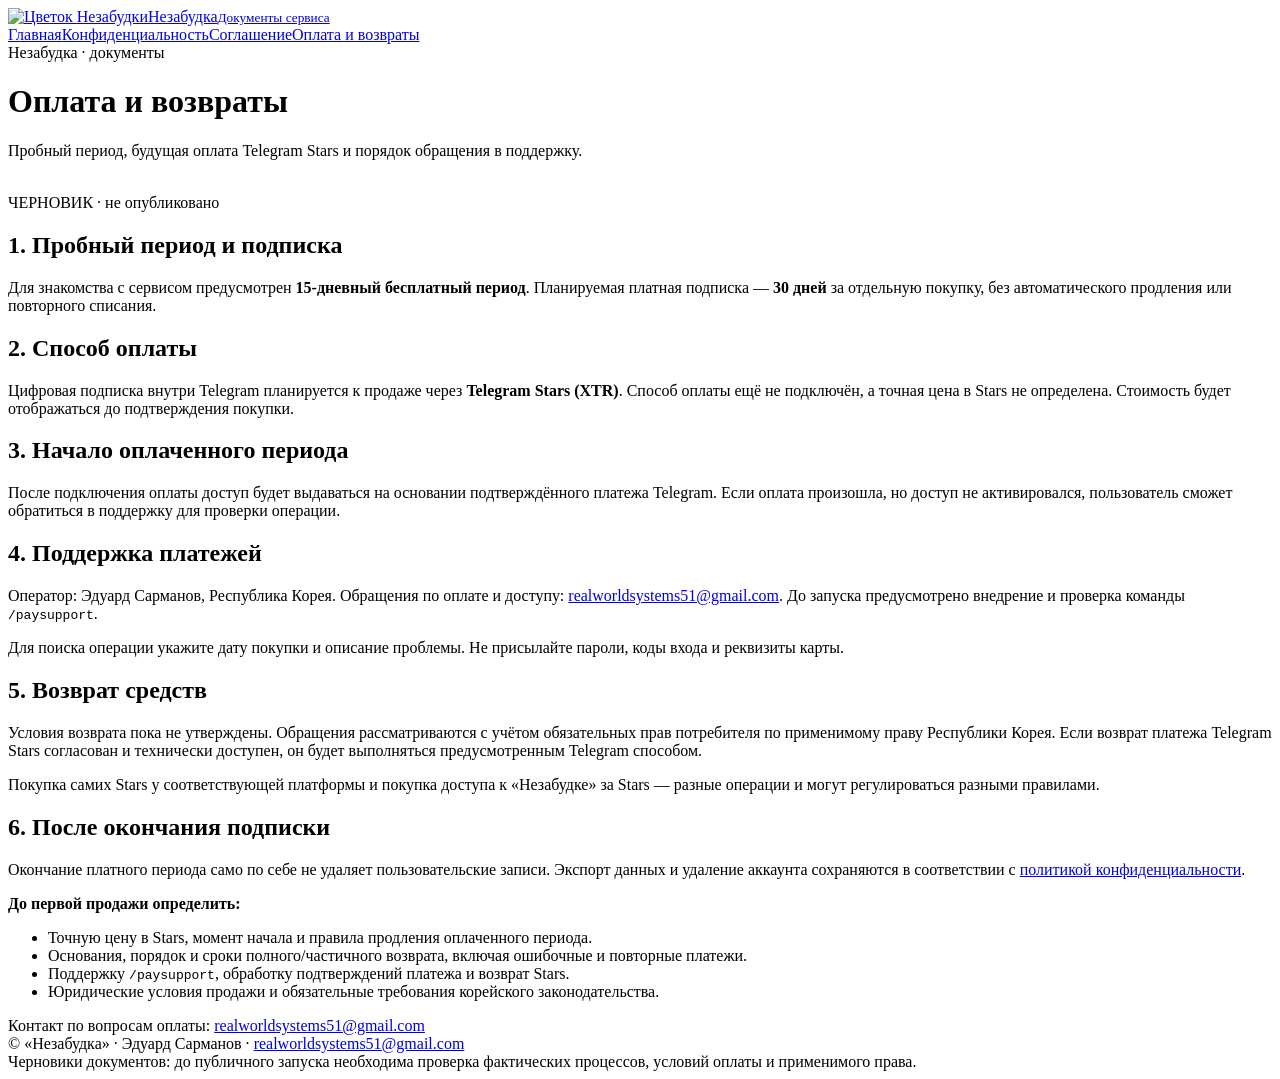
==== payments.html @ 099832e6 "docs: add payment draft" ====
<!doctype html>
<html lang="ru">
<head>
<meta charset="utf-8"><meta name="viewport" content="width=device-width,initial-scale=1">
<meta name="robots" content="noindex,nofollow"><meta name="description" content="Проекты документов сервиса Незабудка. До публикации требуется юридическое согласование.">
<title>Оплата и возвраты — Незабудка (черновик)</title>
<link rel="stylesheet" href="style.css">
</head>
<body>
<header class="top"><div class="wrap"><a class="brand" href="index.html"><img src="assets/nezabudka-logo.png" alt="Цветок Незабудки" width="42" height="42"><span class="brandname">Незабудка<small>Документы сервиса</small></span></a><nav class="nav" aria-label="Разделы"><a href="index.html">Главная</a><a href="privacy.html">Конфиденциальность</a><a href="terms.html">Соглашение</a><a href="payments.html" class="active" aria-current="page">Оплата и возвраты</a></nav></div></header>
<div class="hero"><div class="wrap"><div class="eyebrow">Незабудка · документы</div><h1>Оплата и возвраты</h1><p>Пробный период, будущая оплата Telegram Stars и порядок обращения в поддержку.</p><img class="hero-flower" src="assets/nezabudka-logo.png" alt="" aria-hidden="true"></div></div>
<main class="main wrap legal-page"><div class="badge">ЧЕРНОВИК · не опубликовано</div><section class="panel legal"><h2>1. Пробный период и подписка</h2><p>Для знакомства с сервисом предусмотрен <strong>15-дневный бесплатный период</strong>. Планируемая платная подписка — <strong>30 дней</strong> за отдельную покупку, без автоматического продления или повторного списания.</p><h2>2. Способ оплаты</h2><p>Цифровая подписка внутри Telegram планируется к продаже через <strong>Telegram Stars (XTR)</strong>. Способ оплаты ещё не подключён, а точная цена в Stars не определена. Стоимость будет отображаться до подтверждения покупки.</p><h2>3. Начало оплаченного периода</h2><p>После подключения оплаты доступ будет выдаваться на основании подтверждённого платежа Telegram. Если оплата произошла, но доступ не активировался, пользователь сможет обратиться в поддержку для проверки операции.</p><h2>4. Поддержка платежей</h2><p>Оператор: Эдуард Сарманов, Республика Корея. Обращения по оплате и доступу: <a href="mailto:realworldsystems51@gmail.com">realworldsystems51@gmail.com</a>. До запуска предусмотрено внедрение и проверка команды <code>/paysupport</code>.</p><p>Для поиска операции укажите дату покупки и описание проблемы. Не присылайте пароли, коды входа и реквизиты карты.</p><h2>5. Возврат средств</h2><p>Условия возврата пока не утверждены. Обращения рассматриваются с учётом обязательных прав потребителя по применимому праву Республики Корея. Если возврат платежа Telegram Stars согласован и технически доступен, он будет выполняться предусмотренным Telegram способом.</p><p>Покупка самих Stars у соответствующей платформы и покупка доступа к «Незабудке» за Stars — разные операции и могут регулироваться разными правилами.</p><h2>6. После окончания подписки</h2><p>Окончание платного периода само по себе не удаляет пользовательские записи. Экспорт данных и удаление аккаунта сохраняются в соответствии с <a href="privacy.html">политикой конфиденциальности</a>.</p><div class="status-card"><strong>До первой продажи определить:</strong><ul><li>Точную цену в Stars, момент начала и правила продления оплаченного периода.</li><li>Основания, порядок и сроки полного/частичного возврата, включая ошибочные и повторные платежи.</li><li>Поддержку <code>/paysupport</code>, обработку подтверждений платежа и возврат Stars.</li><li>Юридические условия продажи и обязательные требования корейского законодательства.</li></ul></div><div class="read-next">Контакт по вопросам оплаты: <a href="mailto:realworldsystems51@gmail.com">realworldsystems51@gmail.com</a></div></section></main>
<footer class="foot"><div class="wrap">© «Незабудка» · Эдуард Сарманов · <a href="mailto:realworldsystems51@gmail.com">realworldsystems51@gmail.com</a><br>Черновики документов: до публичного запуска необходима проверка фактических процессов, условий оплаты и применимого права.</div></footer>
</body></html>
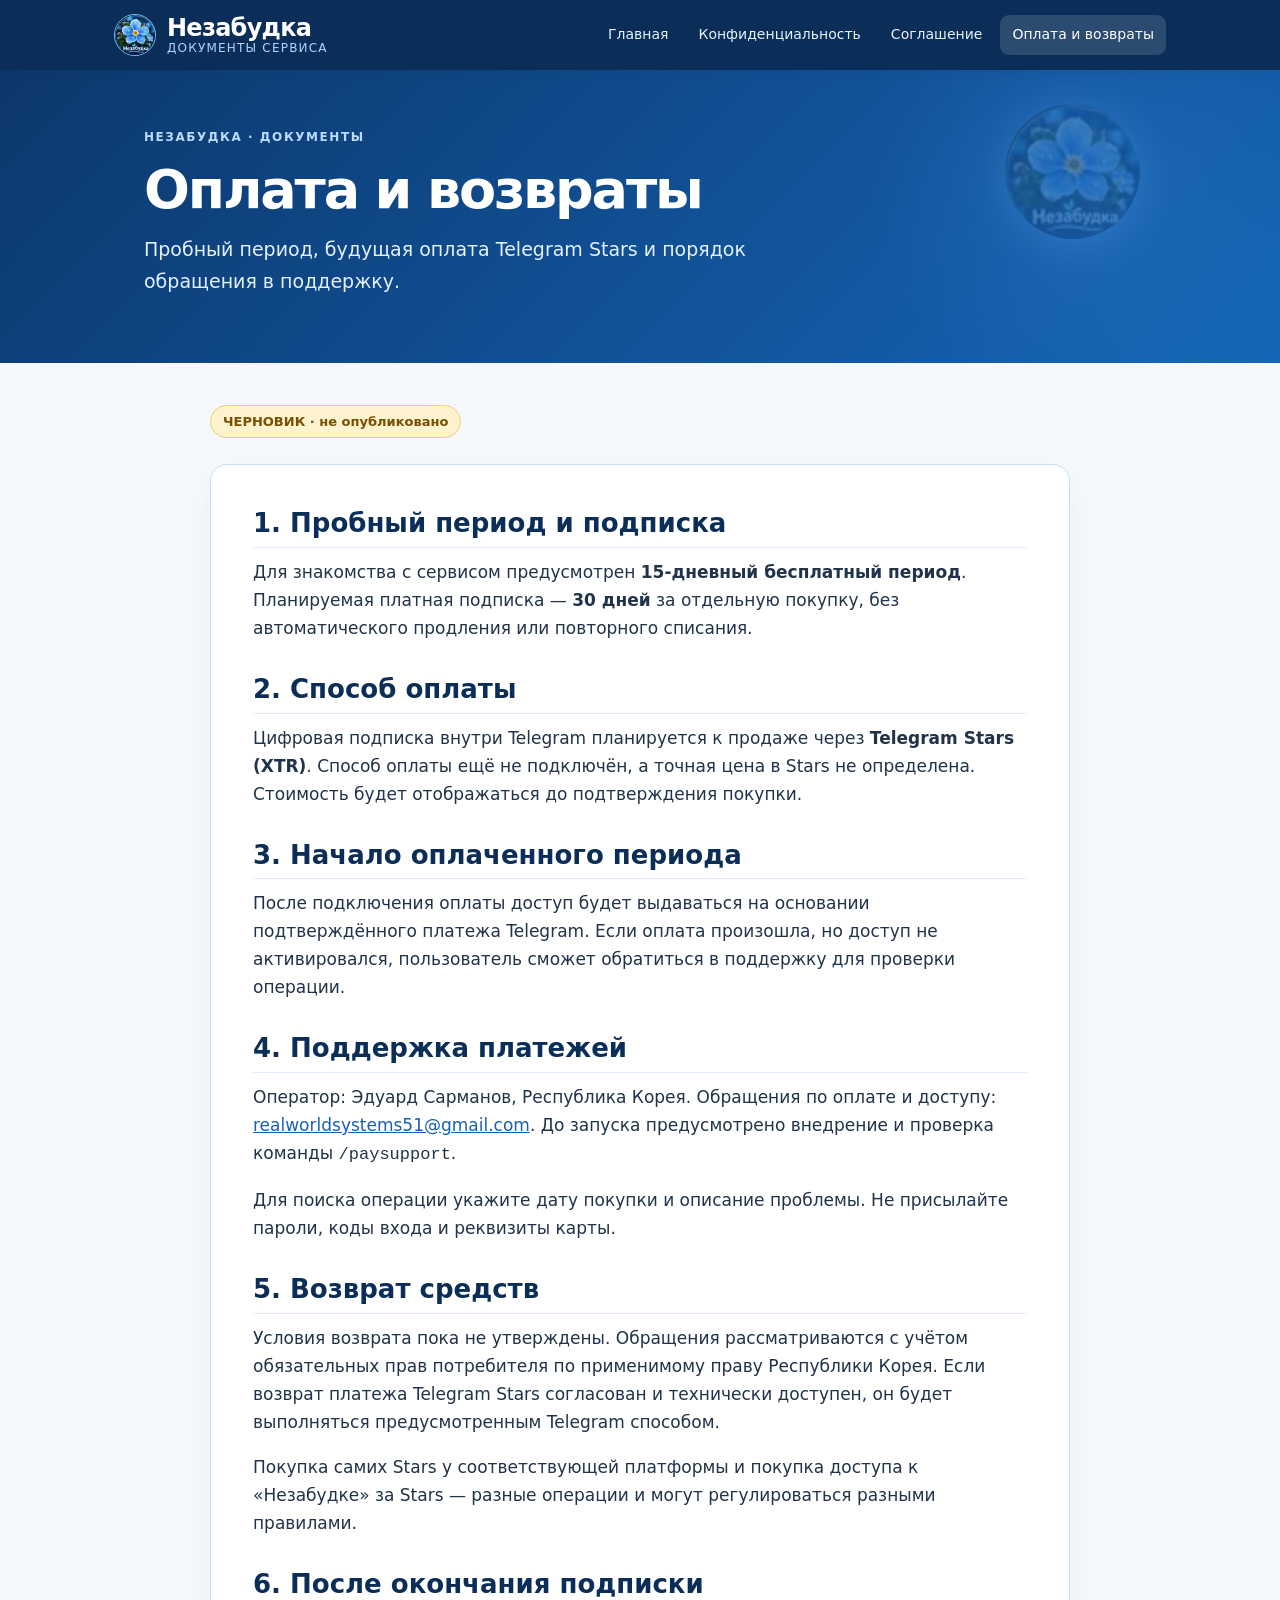
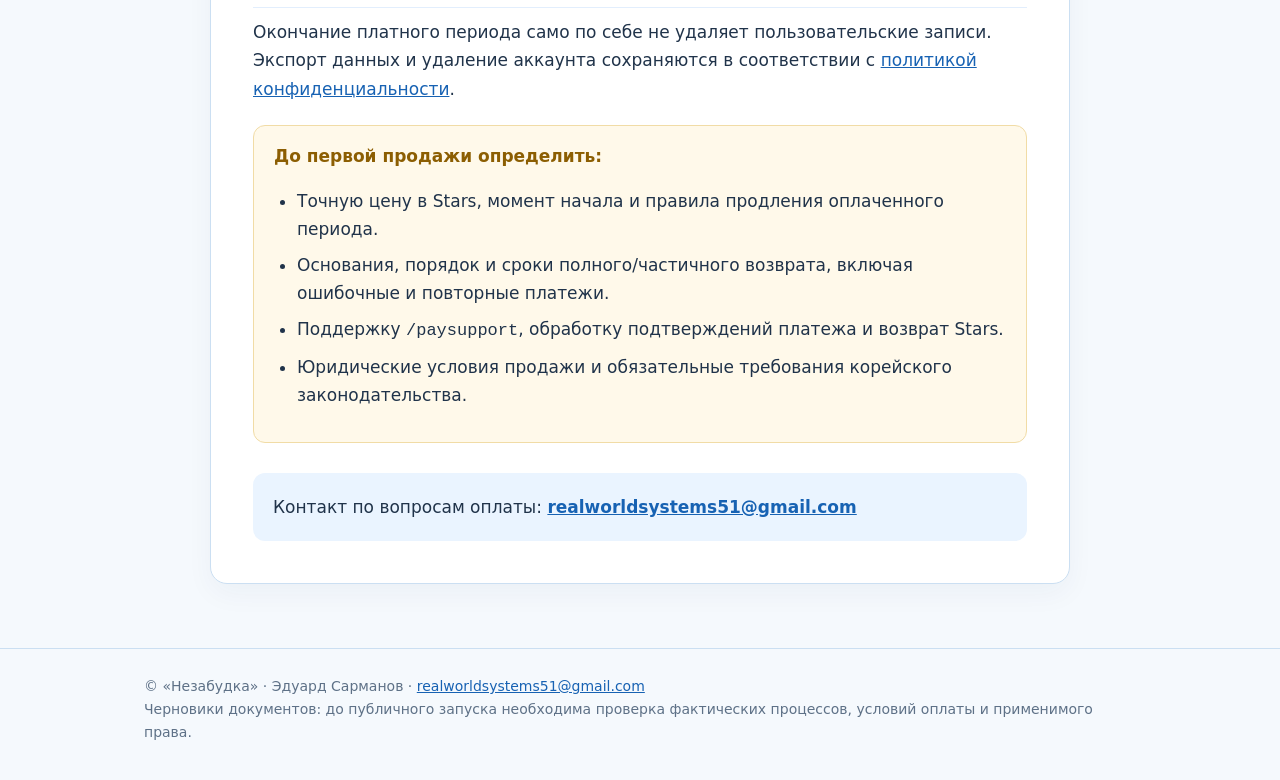
==== commit 9733618b: "fix: use embedded Nezabudka flower logo" ====
--- a/payments.html
+++ b/payments.html
@@ -7,8 +7,8 @@
 <link rel="stylesheet" href="style.css">
 </head>
 <body>
-<header class="top"><div class="wrap"><a class="brand" href="index.html"><img src="assets/nezabudka-logo.png" alt="Цветок Незабудки" width="42" height="42"><span class="brandname">Незабудка<small>Документы сервиса</small></span></a><nav class="nav" aria-label="Разделы"><a href="index.html">Главная</a><a href="privacy.html">Конфиденциальность</a><a href="terms.html">Соглашение</a><a href="payments.html" class="active" aria-current="page">Оплата и возвраты</a></nav></div></header>
-<div class="hero"><div class="wrap"><div class="eyebrow">Незабудка · документы</div><h1>Оплата и возвраты</h1><p>Пробный период, будущая оплата Telegram Stars и порядок обращения в поддержку.</p><img class="hero-flower" src="assets/nezabudka-logo.png" alt="" aria-hidden="true"></div></div>
+<header class="top"><div class="wrap"><a class="brand" href="index.html"><img src="assets/nezabudka-logo.svg" alt="Цветок Незабудки" width="42" height="42"><span class="brandname">Незабудка<small>Документы сервиса</small></span></a><nav class="nav" aria-label="Разделы"><a href="index.html">Главная</a><a href="privacy.html">Конфиденциальность</a><a href="terms.html">Соглашение</a><a href="payments.html" class="active" aria-current="page">Оплата и возвраты</a></nav></div></header>
+<div class="hero"><div class="wrap"><div class="eyebrow">Незабудка · документы</div><h1>Оплата и возвраты</h1><p>Пробный период, будущая оплата Telegram Stars и порядок обращения в поддержку.</p><img class="hero-flower" src="assets/nezabudka-logo.svg" alt="" aria-hidden="true"></div></div>
 <main class="main wrap legal-page"><div class="badge">ЧЕРНОВИК · не опубликовано</div><section class="panel legal"><h2>1. Пробный период и подписка</h2><p>Для знакомства с сервисом предусмотрен <strong>15-дневный бесплатный период</strong>. Планируемая платная подписка — <strong>30 дней</strong> за отдельную покупку, без автоматического продления или повторного списания.</p><h2>2. Способ оплаты</h2><p>Цифровая подписка внутри Telegram планируется к продаже через <strong>Telegram Stars (XTR)</strong>. Способ оплаты ещё не подключён, а точная цена в Stars не определена. Стоимость будет отображаться до подтверждения покупки.</p><h2>3. Начало оплаченного периода</h2><p>После подключения оплаты доступ будет выдаваться на основании подтверждённого платежа Telegram. Если оплата произошла, но доступ не активировался, пользователь сможет обратиться в поддержку для проверки операции.</p><h2>4. Поддержка платежей</h2><p>Оператор: Эдуард Сарманов, Республика Корея. Обращения по оплате и доступу: <a href="mailto:realworldsystems51@gmail.com">realworldsystems51@gmail.com</a>. До запуска предусмотрено внедрение и проверка команды <code>/paysupport</code>.</p><p>Для поиска операции укажите дату покупки и описание проблемы. Не присылайте пароли, коды входа и реквизиты карты.</p><h2>5. Возврат средств</h2><p>Условия возврата пока не утверждены. Обращения рассматриваются с учётом обязательных прав потребителя по применимому праву Республики Корея. Если возврат платежа Telegram Stars согласован и технически доступен, он будет выполняться предусмотренным Telegram способом.</p><p>Покупка самих Stars у соответствующей платформы и покупка доступа к «Незабудке» за Stars — разные операции и могут регулироваться разными правилами.</p><h2>6. После окончания подписки</h2><p>Окончание платного периода само по себе не удаляет пользовательские записи. Экспорт данных и удаление аккаунта сохраняются в соответствии с <a href="privacy.html">политикой конфиденциальности</a>.</p><div class="status-card"><strong>До первой продажи определить:</strong><ul><li>Точную цену в Stars, момент начала и правила продления оплаченного периода.</li><li>Основания, порядок и сроки полного/частичного возврата, включая ошибочные и повторные платежи.</li><li>Поддержку <code>/paysupport</code>, обработку подтверждений платежа и возврат Stars.</li><li>Юридические условия продажи и обязательные требования корейского законодательства.</li></ul></div><div class="read-next">Контакт по вопросам оплаты: <a href="mailto:realworldsystems51@gmail.com">realworldsystems51@gmail.com</a></div></section></main>
 <footer class="foot"><div class="wrap">© «Незабудка» · Эдуард Сарманов · <a href="mailto:realworldsystems51@gmail.com">realworldsystems51@gmail.com</a><br>Черновики документов: до публичного запуска необходима проверка фактических процессов, условий оплаты и применимого права.</div></footer>
 </body></html>
--- a/style.css
+++ b/style.css
@@ -0,0 +1,8 @@
+
+:root{--navy:#0b2e59;--blue:#1762b3;--light:#eaf4ff;--ink:#20334a;--muted:#5e7187;--border:#cbdff2;--white:#fff}*{box-sizing:border-box}body{margin:0;background:#f5f9fd;color:var(--ink);font:17px/1.65 system-ui,-apple-system,Segoe UI,Arial,sans-serif}a{color:var(--blue)}.top{background:var(--navy);color:white;box-shadow:0 2px 12px #0b2e591c}.wrap{max-width:1040px;margin:auto;padding:0 24px}.top .wrap{display:flex;align-items:center;justify-content:space-between;gap:20px;flex-wrap:wrap;padding-top:14px;padding-bottom:14px}.brand{font-weight:750;font-size:24px;letter-spacing:-.03em;color:#fff;text-decoration:none}.brand small{display:block;font-weight:450;font-size:12px;letter-spacing:.1em;text-transform:uppercase;color:#add4ff}.nav{display:flex;gap:6px;flex-wrap:wrap}.nav a{padding:8px 12px;border-radius:9px;color:#e7f3ff;text-decoration:none;font-size:14px}.nav a:hover,.nav a.active{background:#ffffff23;color:white}.hero{background:linear-gradient(135deg,#0c376c,#1566b8);color:white;padding:58px 0 66px}.hero .eyebrow{font-size:12px;letter-spacing:.13em;text-transform:uppercase;color:#b8dcff;font-weight:700}.hero h1{font-size:clamp(32px,5vw,54px);line-height:1.12;letter-spacing:-.04em;margin:12px 0 14px}.hero p{color:#e4f2ff;max-width:710px;margin:0;font-size:19px}.main{padding:42px 0 64px}.badge{display:inline-block;background:#fff2ce;color:#785004;border:1px solid #efcf75;border-radius:30px;padding:5px 12px;font-size:13px;font-weight:700;margin-bottom:26px}.panel{background:white;border:1px solid var(--border);border-radius:17px;padding:clamp(22px,4vw,42px);box-shadow:0 10px 28px #0b2e590b}.intro{font-size:19px;color:#3c526e}.grid{display:grid;grid-template-columns:repeat(3,1fr);gap:16px;margin:30px 0}.card{display:block;background:white;border:1px solid var(--border);border-radius:15px;padding:24px;text-decoration:none;box-shadow:0 6px 18px #0b2e5908}.card:hover{border-color:#4993d4;transform:translateY(-2px)}.card strong{display:block;font-size:20px;color:var(--navy);line-height:1.25;margin-bottom:10px}.card span{color:var(--muted);font-size:15px}.page{display:none}.page.current{display:block}h2{font-size:26px;line-height:1.25;color:var(--navy);margin:35px 0 10px}h2:first-child{margin-top:0}p{margin:10px 0 17px}ul{padding-left:24px}.note{background:var(--light);border-left:4px solid var(--blue);padding:14px 18px;border-radius:0 9px 9px 0;margin:24px 0;color:#25456a}.pending{background:#fff8e5;border:1px solid #efdba7;padding:15px 18px;border-radius:10px;margin:20px 0;color:#694c14}.meta{display:grid;grid-template-columns:160px 1fr;gap:8px 20px;margin:25px 0}.meta dt{font-weight:700;color:var(--navy)}.meta dd{margin:0}.foot{border-top:1px solid var(--border);padding:26px 0 40px;color:var(--muted);font-size:14px}.foot a{color:var(--blue)}@media(max-width:760px){.grid{grid-template-columns:1fr}.meta{grid-template-columns:1fr;gap:2px}.meta dd{margin-bottom:12px}.hero{padding:42px 0 48px}.nav a{padding:7px 9px}}
+
+.top .wrap,.main.wrap{max-width:1100px}
+.brand{display:flex;align-items:center;gap:11px}.brand img{width:42px;height:42px;border-radius:50%;border:1px solid #78bbff;object-fit:cover}.brandname{display:block;line-height:1.1}
+body{min-height:100vh;display:flex;flex-direction:column}main{flex:1}.hero{background:radial-gradient(circle at 85% 40%, #307bc955 0 1px,transparent 220px),linear-gradient(135deg,#0c376c,#1566b8)}.hero .wrap{position:relative}.hero-flower{position:absolute;right:20px;top:-24px;width:135px;opacity:.21;filter:drop-shadow(0 6px 22px #79beff);border-radius:100%}
+.panel{max-width:100%}.legal h2{margin-top:31px;border-bottom:1px solid #e2eefd;padding-bottom:7px}.legal h2:first-child{margin-top:0}.legal ul{padding-left:23px}.legal li{margin:8px 0}.muted{color:var(--muted)}.eyebrow2{font-size:12px;letter-spacing:.12em;text-transform:uppercase;color:#aecfff;font-weight:700}.tagline{font-size:18px;max-width:700px}.actions{display:flex;gap:10px;flex-wrap:wrap;margin-top:22px}.button{padding:10px 17px;border-radius:9px;background:#1762b3;color:#fff;text-decoration:none;font-weight:700;display:inline-block}.button.secondary{background:#e8f2ff;color:#144c88}.status-card{border:1px solid #f1dca6;background:#fff9ea;border-radius:12px;padding:16px 20px;margin:22px 0}.status-card strong{color:#8c5e02}.doc-info{display:grid;grid-template-columns:150px 1fr;gap:8px 16px;border:1px solid var(--border);border-radius:12px;padding:18px;margin:18px 0}.doc-info b{color:var(--navy)}.read-next{margin-top:30px;padding:20px;background:#eaf4ff;border-radius:12px}.read-next a{font-weight:700}.legal-page .panel{max-width:860px;margin:0 auto}.foot{margin-top:auto}.hero h1{max-width:780px}.top{position:relative;z-index:1}
+@media(max-width:760px){.hero-flower{width:76px;opacity:.13;top:0}.brand img{width:36px;height:36px}.brand{font-size:21px}.top .wrap{align-items:flex-start}.nav{gap:2px}.nav a{font-size:13px}.doc-info{grid-template-columns:1fr;gap:3px}.doc-info span{margin-bottom:10px}.main{padding:22px 0 40px}.hero p{font-size:17px}}
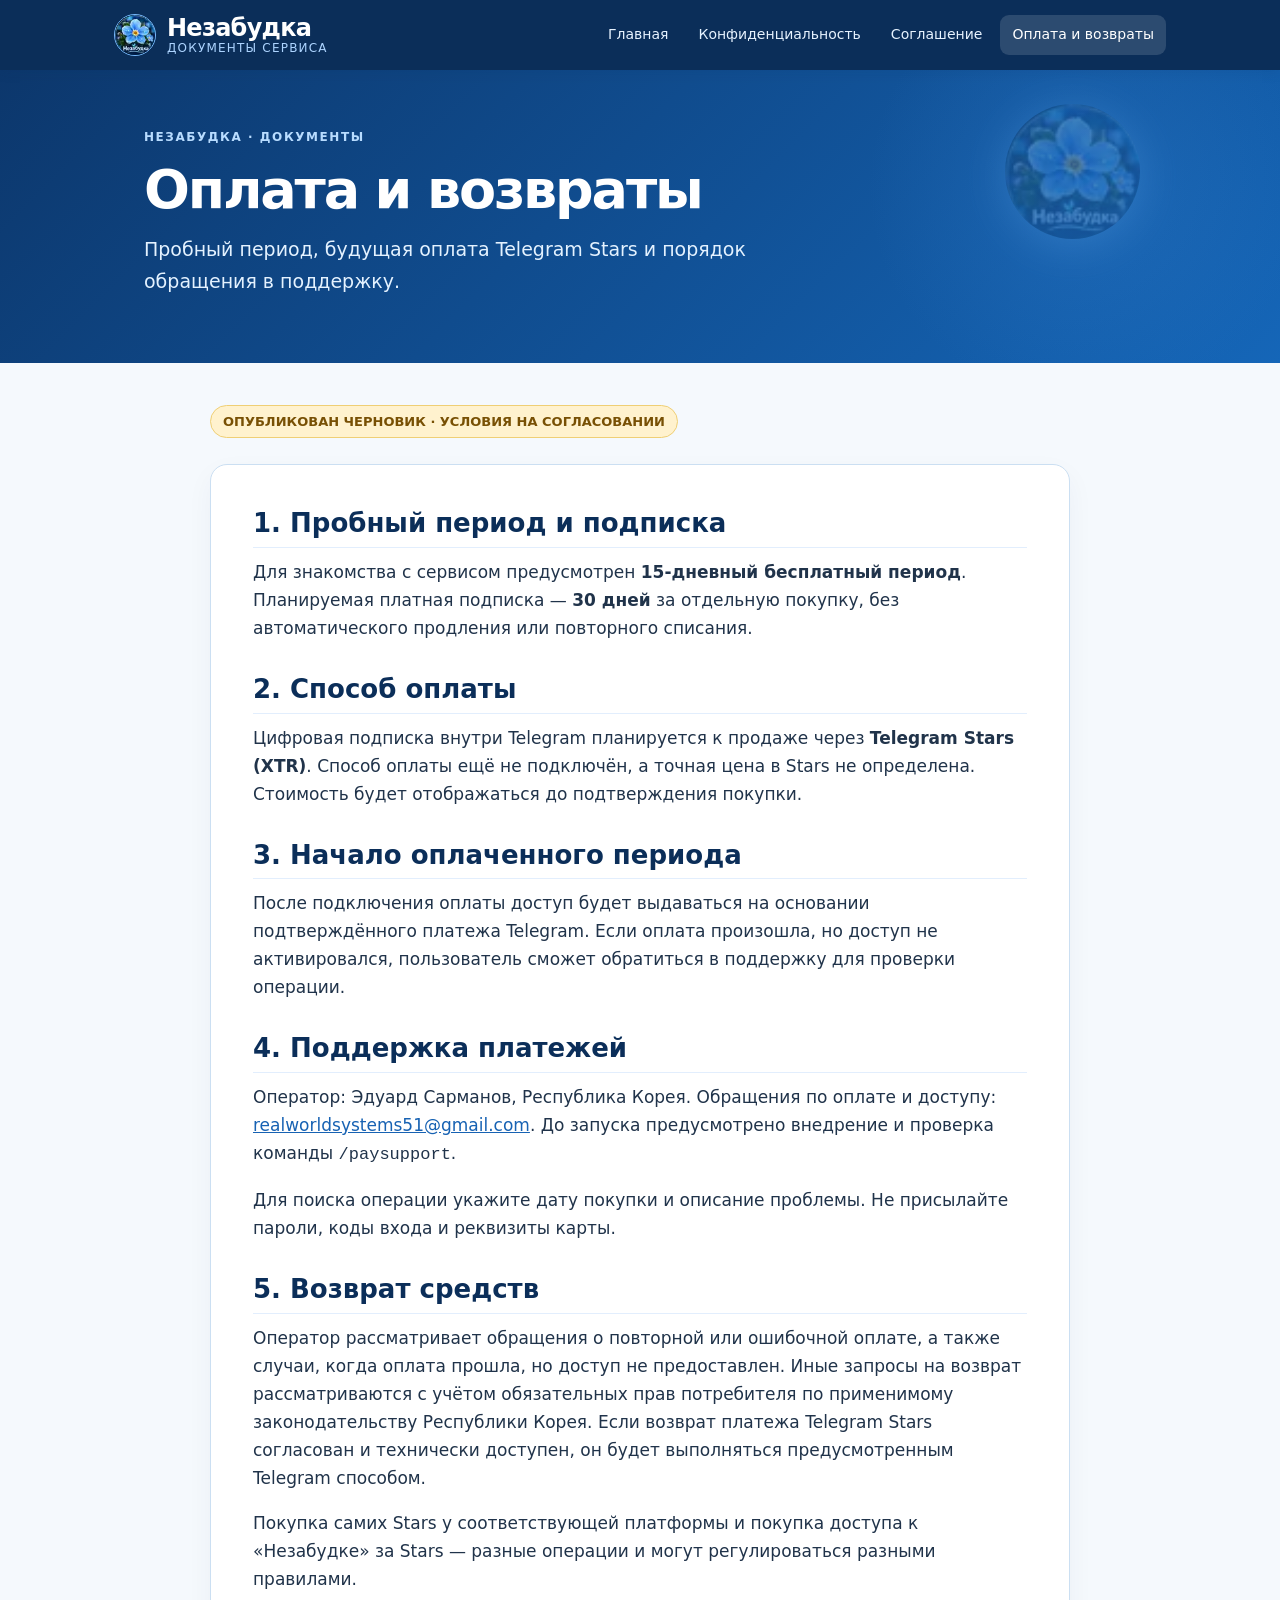
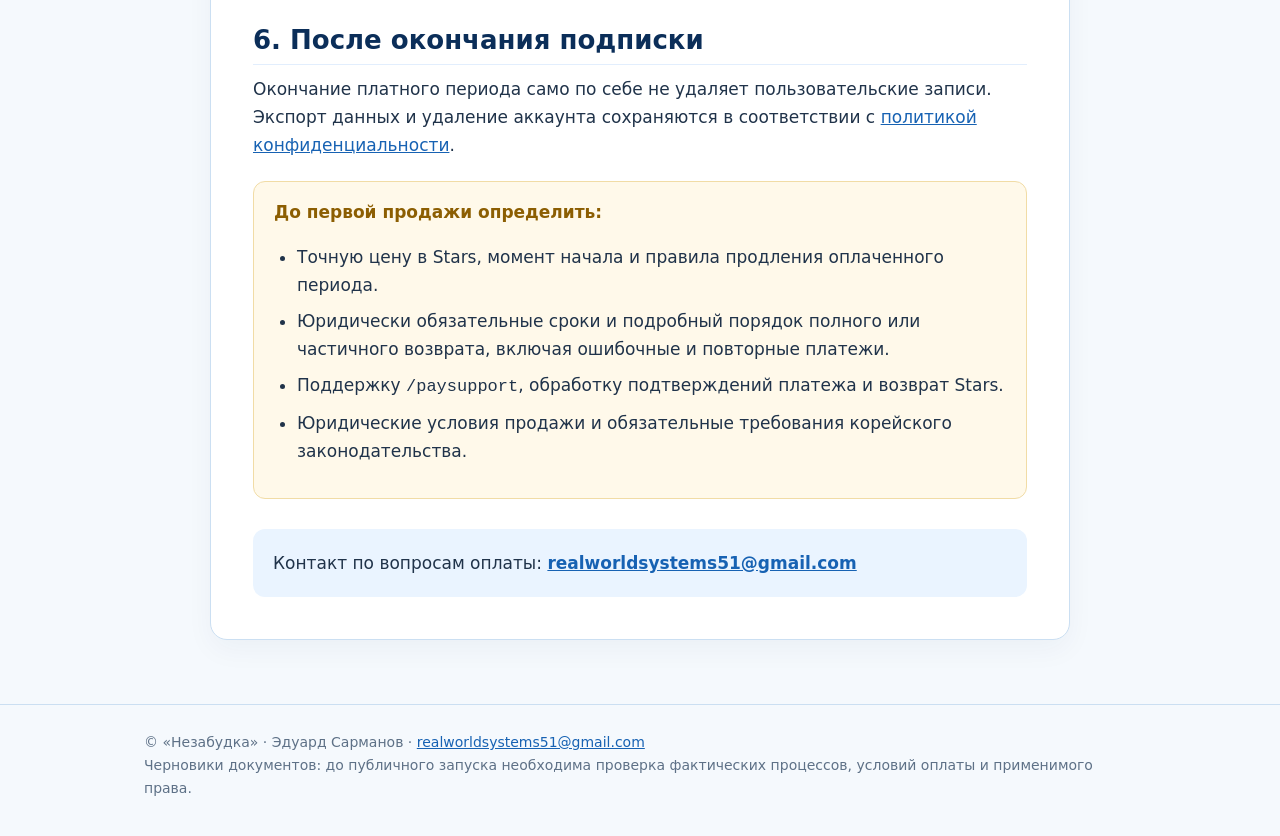
==== commit 5d8a41b0: "docs: clarify public drafts and approved refund handling" ====
--- a/payments.html
+++ b/payments.html
@@ -9,6 +9,6 @@
 <body>
 <header class="top"><div class="wrap"><a class="brand" href="index.html"><img src="assets/nezabudka-logo.svg" alt="Цветок Незабудки" width="42" height="42"><span class="brandname">Незабудка<small>Документы сервиса</small></span></a><nav class="nav" aria-label="Разделы"><a href="index.html">Главная</a><a href="privacy.html">Конфиденциальность</a><a href="terms.html">Соглашение</a><a href="payments.html" class="active" aria-current="page">Оплата и возвраты</a></nav></div></header>
 <div class="hero"><div class="wrap"><div class="eyebrow">Незабудка · документы</div><h1>Оплата и возвраты</h1><p>Пробный период, будущая оплата Telegram Stars и порядок обращения в поддержку.</p><img class="hero-flower" src="assets/nezabudka-logo.svg" alt="" aria-hidden="true"></div></div>
-<main class="main wrap legal-page"><div class="badge">ЧЕРНОВИК · не опубликовано</div><section class="panel legal"><h2>1. Пробный период и подписка</h2><p>Для знакомства с сервисом предусмотрен <strong>15-дневный бесплатный период</strong>. Планируемая платная подписка — <strong>30 дней</strong> за отдельную покупку, без автоматического продления или повторного списания.</p><h2>2. Способ оплаты</h2><p>Цифровая подписка внутри Telegram планируется к продаже через <strong>Telegram Stars (XTR)</strong>. Способ оплаты ещё не подключён, а точная цена в Stars не определена. Стоимость будет отображаться до подтверждения покупки.</p><h2>3. Начало оплаченного периода</h2><p>После подключения оплаты доступ будет выдаваться на основании подтверждённого платежа Telegram. Если оплата произошла, но доступ не активировался, пользователь сможет обратиться в поддержку для проверки операции.</p><h2>4. Поддержка платежей</h2><p>Оператор: Эдуард Сарманов, Республика Корея. Обращения по оплате и доступу: <a href="mailto:realworldsystems51@gmail.com">realworldsystems51@gmail.com</a>. До запуска предусмотрено внедрение и проверка команды <code>/paysupport</code>.</p><p>Для поиска операции укажите дату покупки и описание проблемы. Не присылайте пароли, коды входа и реквизиты карты.</p><h2>5. Возврат средств</h2><p>Условия возврата пока не утверждены. Обращения рассматриваются с учётом обязательных прав потребителя по применимому праву Республики Корея. Если возврат платежа Telegram Stars согласован и технически доступен, он будет выполняться предусмотренным Telegram способом.</p><p>Покупка самих Stars у соответствующей платформы и покупка доступа к «Незабудке» за Stars — разные операции и могут регулироваться разными правилами.</p><h2>6. После окончания подписки</h2><p>Окончание платного периода само по себе не удаляет пользовательские записи. Экспорт данных и удаление аккаунта сохраняются в соответствии с <a href="privacy.html">политикой конфиденциальности</a>.</p><div class="status-card"><strong>До первой продажи определить:</strong><ul><li>Точную цену в Stars, момент начала и правила продления оплаченного периода.</li><li>Основания, порядок и сроки полного/частичного возврата, включая ошибочные и повторные платежи.</li><li>Поддержку <code>/paysupport</code>, обработку подтверждений платежа и возврат Stars.</li><li>Юридические условия продажи и обязательные требования корейского законодательства.</li></ul></div><div class="read-next">Контакт по вопросам оплаты: <a href="mailto:realworldsystems51@gmail.com">realworldsystems51@gmail.com</a></div></section></main>
+<main class="main wrap legal-page"><div class="badge">ОПУБЛИКОВАН ЧЕРНОВИК · УСЛОВИЯ НА СОГЛАСОВАНИИ</div><section class="panel legal"><h2>1. Пробный период и подписка</h2><p>Для знакомства с сервисом предусмотрен <strong>15-дневный бесплатный период</strong>. Планируемая платная подписка — <strong>30 дней</strong> за отдельную покупку, без автоматического продления или повторного списания.</p><h2>2. Способ оплаты</h2><p>Цифровая подписка внутри Telegram планируется к продаже через <strong>Telegram Stars (XTR)</strong>. Способ оплаты ещё не подключён, а точная цена в Stars не определена. Стоимость будет отображаться до подтверждения покупки.</p><h2>3. Начало оплаченного периода</h2><p>После подключения оплаты доступ будет выдаваться на основании подтверждённого платежа Telegram. Если оплата произошла, но доступ не активировался, пользователь сможет обратиться в поддержку для проверки операции.</p><h2>4. Поддержка платежей</h2><p>Оператор: Эдуард Сарманов, Республика Корея. Обращения по оплате и доступу: <a href="mailto:realworldsystems51@gmail.com">realworldsystems51@gmail.com</a>. До запуска предусмотрено внедрение и проверка команды <code>/paysupport</code>.</p><p>Для поиска операции укажите дату покупки и описание проблемы. Не присылайте пароли, коды входа и реквизиты карты.</p><h2>5. Возврат средств</h2><p>Оператор рассматривает обращения о повторной или ошибочной оплате, а также случаи, когда оплата прошла, но доступ не предоставлен. Иные запросы на возврат рассматриваются с учётом обязательных прав потребителя по применимому законодательству Республики Корея. Если возврат платежа Telegram Stars согласован и технически доступен, он будет выполняться предусмотренным Telegram способом.</p><p>Покупка самих Stars у соответствующей платформы и покупка доступа к «Незабудке» за Stars — разные операции и могут регулироваться разными правилами.</p><h2>6. После окончания подписки</h2><p>Окончание платного периода само по себе не удаляет пользовательские записи. Экспорт данных и удаление аккаунта сохраняются в соответствии с <a href="privacy.html">политикой конфиденциальности</a>.</p><div class="status-card"><strong>До первой продажи определить:</strong><ul><li>Точную цену в Stars, момент начала и правила продления оплаченного периода.</li><li>Юридически обязательные сроки и подробный порядок полного или частичного возврата, включая ошибочные и повторные платежи.</li><li>Поддержку <code>/paysupport</code>, обработку подтверждений платежа и возврат Stars.</li><li>Юридические условия продажи и обязательные требования корейского законодательства.</li></ul></div><div class="read-next">Контакт по вопросам оплаты: <a href="mailto:realworldsystems51@gmail.com">realworldsystems51@gmail.com</a></div></section></main>
 <footer class="foot"><div class="wrap">© «Незабудка» · Эдуард Сарманов · <a href="mailto:realworldsystems51@gmail.com">realworldsystems51@gmail.com</a><br>Черновики документов: до публичного запуска необходима проверка фактических процессов, условий оплаты и применимого права.</div></footer>
 </body></html>
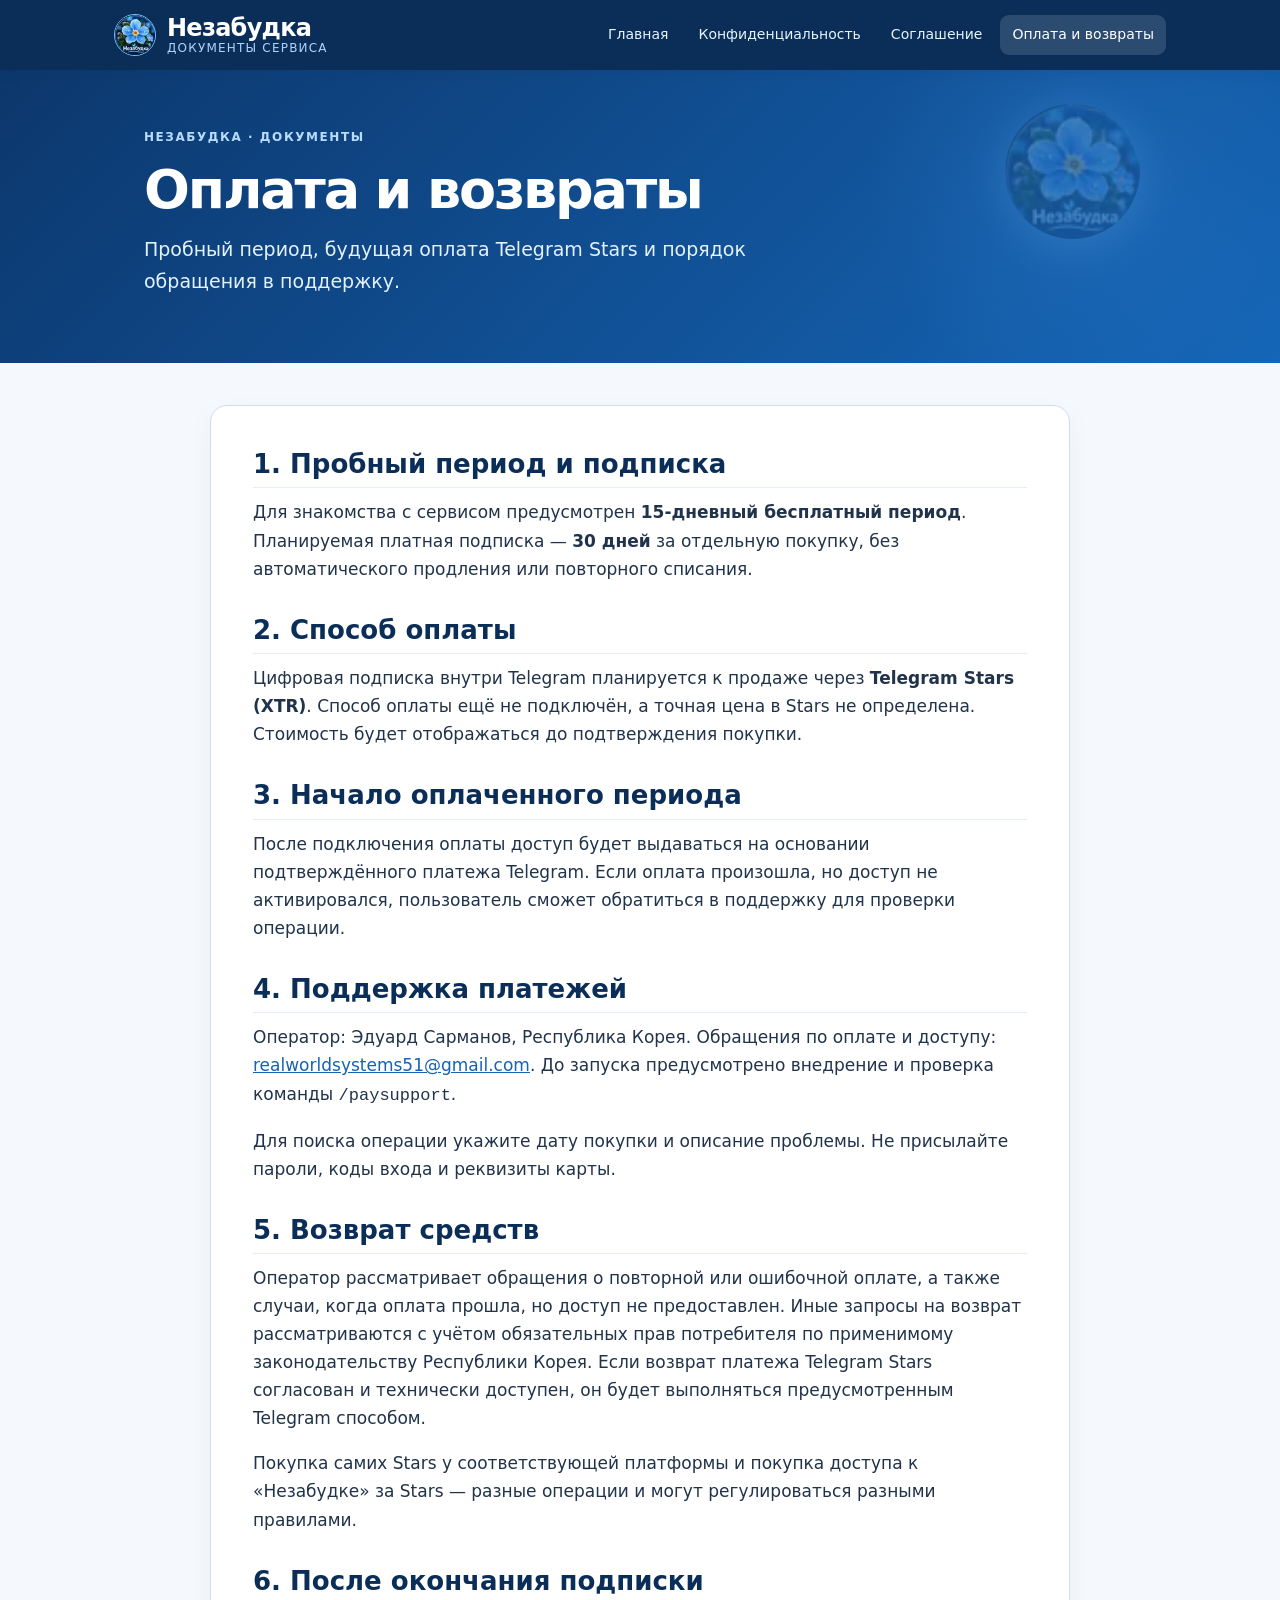
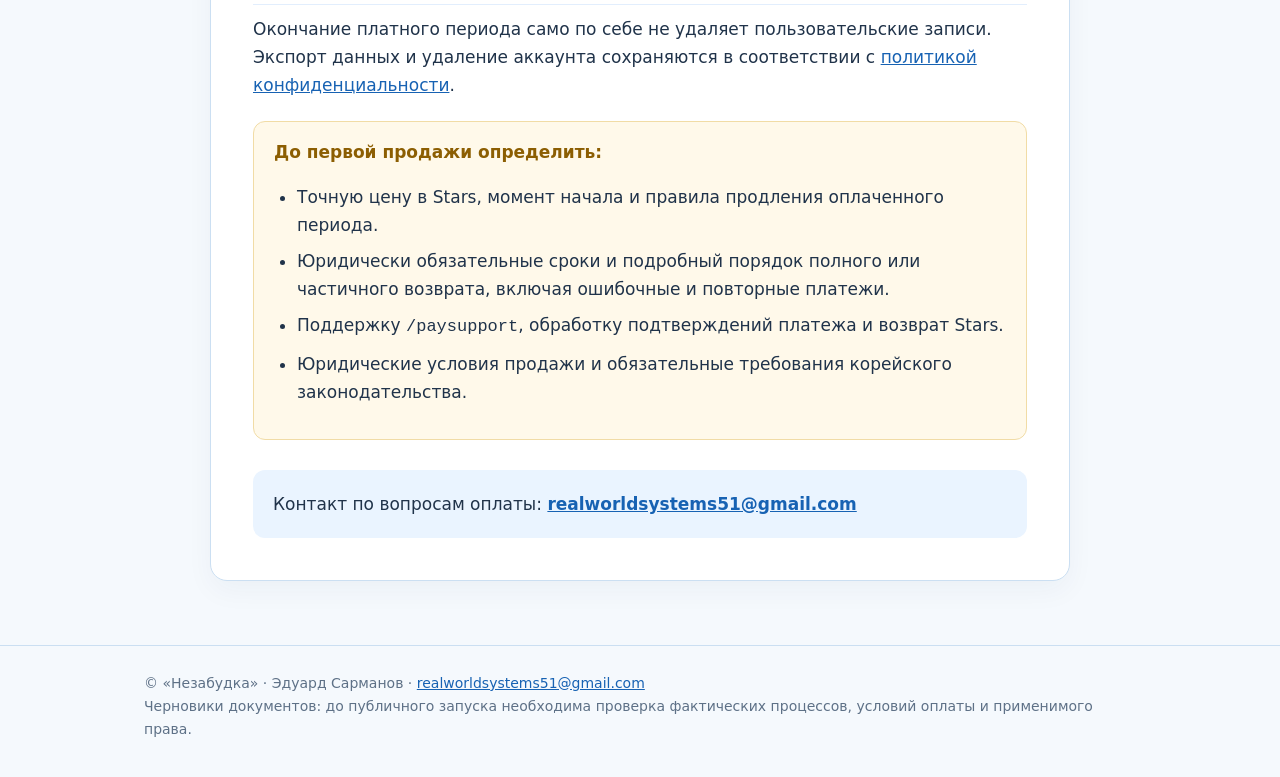
==== commit 97b71936: "style: remove draft badge from legal page" ====
--- a/payments.html
+++ b/payments.html
@@ -9,6 +9,6 @@
 <body>
 <header class="top"><div class="wrap"><a class="brand" href="index.html"><img src="assets/nezabudka-logo.svg" alt="Цветок Незабудки" width="42" height="42"><span class="brandname">Незабудка<small>Документы сервиса</small></span></a><nav class="nav" aria-label="Разделы"><a href="index.html">Главная</a><a href="privacy.html">Конфиденциальность</a><a href="terms.html">Соглашение</a><a href="payments.html" class="active" aria-current="page">Оплата и возвраты</a></nav></div></header>
 <div class="hero"><div class="wrap"><div class="eyebrow">Незабудка · документы</div><h1>Оплата и возвраты</h1><p>Пробный период, будущая оплата Telegram Stars и порядок обращения в поддержку.</p><img class="hero-flower" src="assets/nezabudka-logo.svg" alt="" aria-hidden="true"></div></div>
-<main class="main wrap legal-page"><div class="badge">ОПУБЛИКОВАН ЧЕРНОВИК · УСЛОВИЯ НА СОГЛАСОВАНИИ</div><section class="panel legal"><h2>1. Пробный период и подписка</h2><p>Для знакомства с сервисом предусмотрен <strong>15-дневный бесплатный период</strong>. Планируемая платная подписка — <strong>30 дней</strong> за отдельную покупку, без автоматического продления или повторного списания.</p><h2>2. Способ оплаты</h2><p>Цифровая подписка внутри Telegram планируется к продаже через <strong>Telegram Stars (XTR)</strong>. Способ оплаты ещё не подключён, а точная цена в Stars не определена. Стоимость будет отображаться до подтверждения покупки.</p><h2>3. Начало оплаченного периода</h2><p>После подключения оплаты доступ будет выдаваться на основании подтверждённого платежа Telegram. Если оплата произошла, но доступ не активировался, пользователь сможет обратиться в поддержку для проверки операции.</p><h2>4. Поддержка платежей</h2><p>Оператор: Эдуард Сарманов, Республика Корея. Обращения по оплате и доступу: <a href="mailto:realworldsystems51@gmail.com">realworldsystems51@gmail.com</a>. До запуска предусмотрено внедрение и проверка команды <code>/paysupport</code>.</p><p>Для поиска операции укажите дату покупки и описание проблемы. Не присылайте пароли, коды входа и реквизиты карты.</p><h2>5. Возврат средств</h2><p>Оператор рассматривает обращения о повторной или ошибочной оплате, а также случаи, когда оплата прошла, но доступ не предоставлен. Иные запросы на возврат рассматриваются с учётом обязательных прав потребителя по применимому законодательству Республики Корея. Если возврат платежа Telegram Stars согласован и технически доступен, он будет выполняться предусмотренным Telegram способом.</p><p>Покупка самих Stars у соответствующей платформы и покупка доступа к «Незабудке» за Stars — разные операции и могут регулироваться разными правилами.</p><h2>6. После окончания подписки</h2><p>Окончание платного периода само по себе не удаляет пользовательские записи. Экспорт данных и удаление аккаунта сохраняются в соответствии с <a href="privacy.html">политикой конфиденциальности</a>.</p><div class="status-card"><strong>До первой продажи определить:</strong><ul><li>Точную цену в Stars, момент начала и правила продления оплаченного периода.</li><li>Юридически обязательные сроки и подробный порядок полного или частичного возврата, включая ошибочные и повторные платежи.</li><li>Поддержку <code>/paysupport</code>, обработку подтверждений платежа и возврат Stars.</li><li>Юридические условия продажи и обязательные требования корейского законодательства.</li></ul></div><div class="read-next">Контакт по вопросам оплаты: <a href="mailto:realworldsystems51@gmail.com">realworldsystems51@gmail.com</a></div></section></main>
+<main class="main wrap legal-page"><section class="panel legal"><h2>1. Пробный период и подписка</h2><p>Для знакомства с сервисом предусмотрен <strong>15-дневный бесплатный период</strong>. Планируемая платная подписка — <strong>30 дней</strong> за отдельную покупку, без автоматического продления или повторного списания.</p><h2>2. Способ оплаты</h2><p>Цифровая подписка внутри Telegram планируется к продаже через <strong>Telegram Stars (XTR)</strong>. Способ оплаты ещё не подключён, а точная цена в Stars не определена. Стоимость будет отображаться до подтверждения покупки.</p><h2>3. Начало оплаченного периода</h2><p>После подключения оплаты доступ будет выдаваться на основании подтверждённого платежа Telegram. Если оплата произошла, но доступ не активировался, пользователь сможет обратиться в поддержку для проверки операции.</p><h2>4. Поддержка платежей</h2><p>Оператор: Эдуард Сарманов, Республика Корея. Обращения по оплате и доступу: <a href="mailto:realworldsystems51@gmail.com">realworldsystems51@gmail.com</a>. До запуска предусмотрено внедрение и проверка команды <code>/paysupport</code>.</p><p>Для поиска операции укажите дату покупки и описание проблемы. Не присылайте пароли, коды входа и реквизиты карты.</p><h2>5. Возврат средств</h2><p>Оператор рассматривает обращения о повторной или ошибочной оплате, а также случаи, когда оплата прошла, но доступ не предоставлен. Иные запросы на возврат рассматриваются с учётом обязательных прав потребителя по применимому законодательству Республики Корея. Если возврат платежа Telegram Stars согласован и технически доступен, он будет выполняться предусмотренным Telegram способом.</p><p>Покупка самих Stars у соответствующей платформы и покупка доступа к «Незабудке» за Stars — разные операции и могут регулироваться разными правилами.</p><h2>6. После окончания подписки</h2><p>Окончание платного периода само по себе не удаляет пользовательские записи. Экспорт данных и удаление аккаунта сохраняются в соответствии с <a href="privacy.html">политикой конфиденциальности</a>.</p><div class="status-card"><strong>До первой продажи определить:</strong><ul><li>Точную цену в Stars, момент начала и правила продления оплаченного периода.</li><li>Юридически обязательные сроки и подробный порядок полного или частичного возврата, включая ошибочные и повторные платежи.</li><li>Поддержку <code>/paysupport</code>, обработку подтверждений платежа и возврат Stars.</li><li>Юридические условия продажи и обязательные требования корейского законодательства.</li></ul></div><div class="read-next">Контакт по вопросам оплаты: <a href="mailto:realworldsystems51@gmail.com">realworldsystems51@gmail.com</a></div></section></main>
 <footer class="foot"><div class="wrap">© «Незабудка» · Эдуард Сарманов · <a href="mailto:realworldsystems51@gmail.com">realworldsystems51@gmail.com</a><br>Черновики документов: до публичного запуска необходима проверка фактических процессов, условий оплаты и применимого права.</div></footer>
 </body></html>
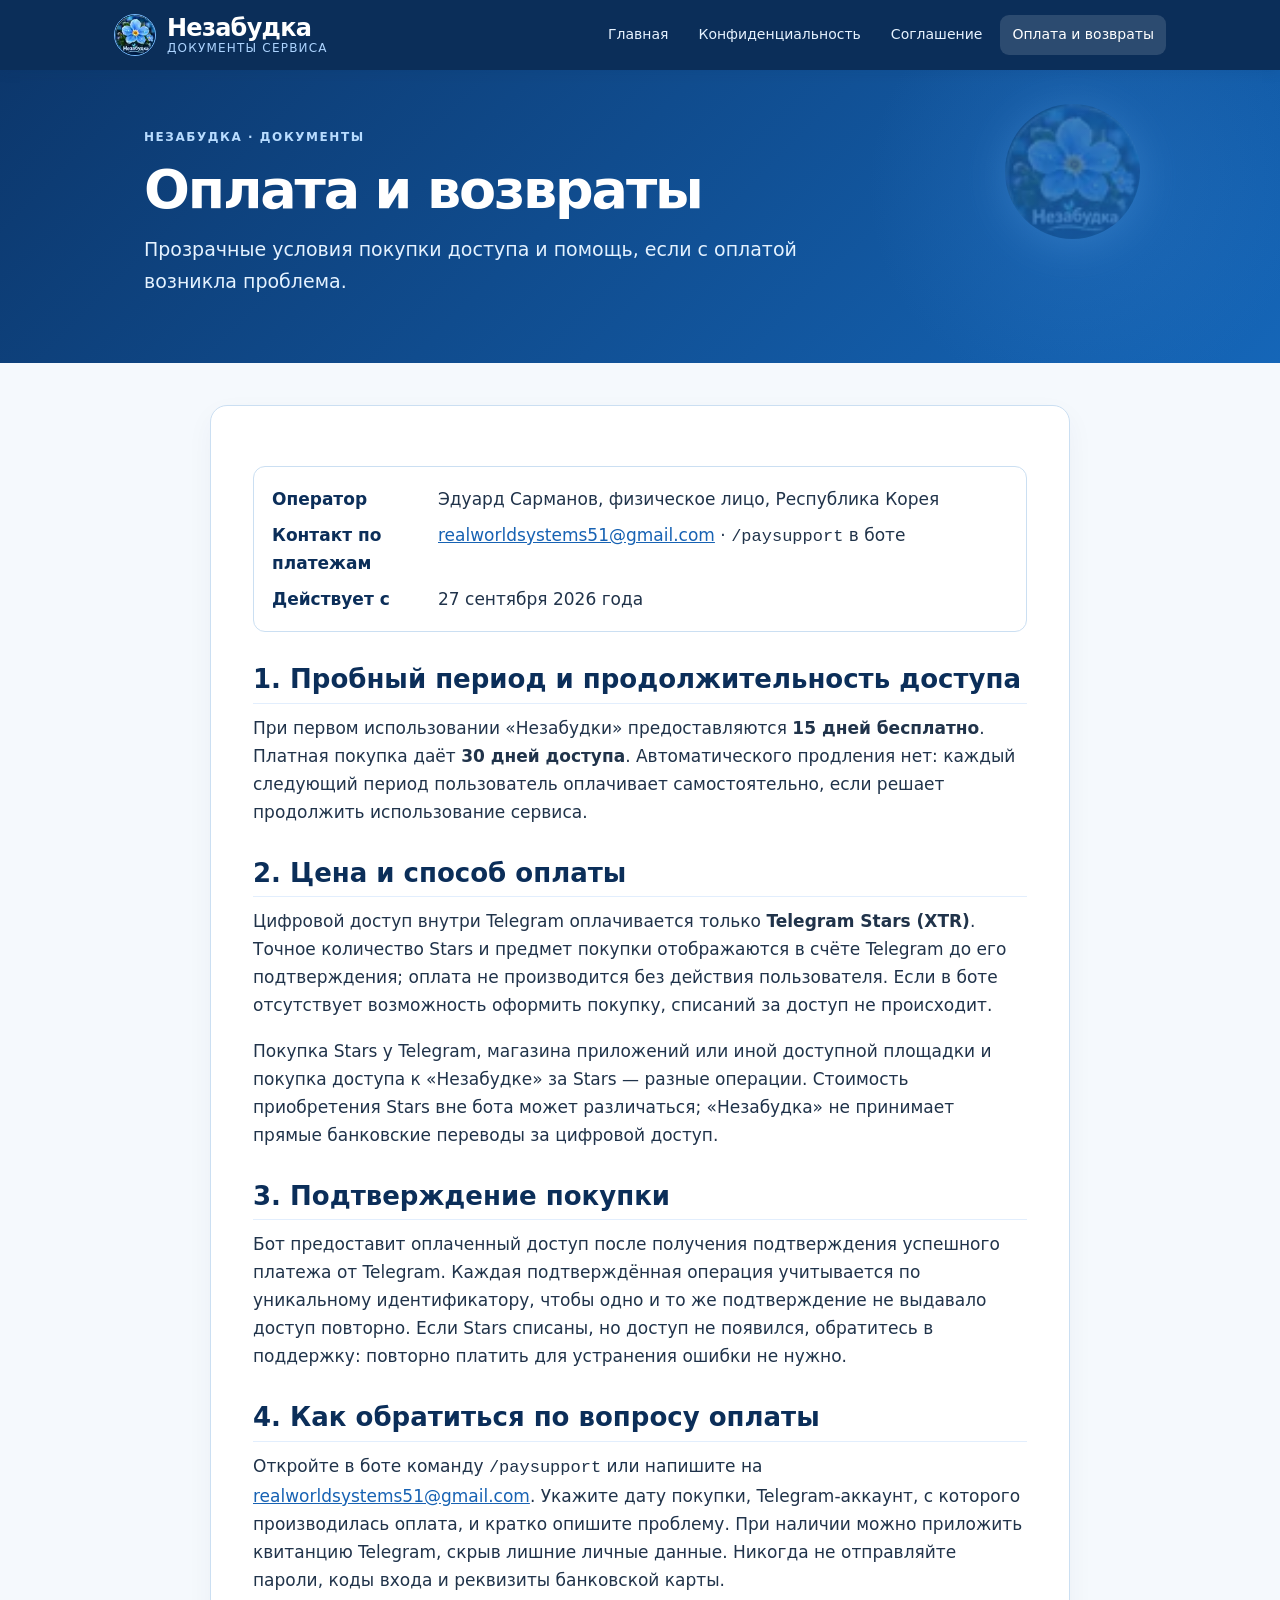
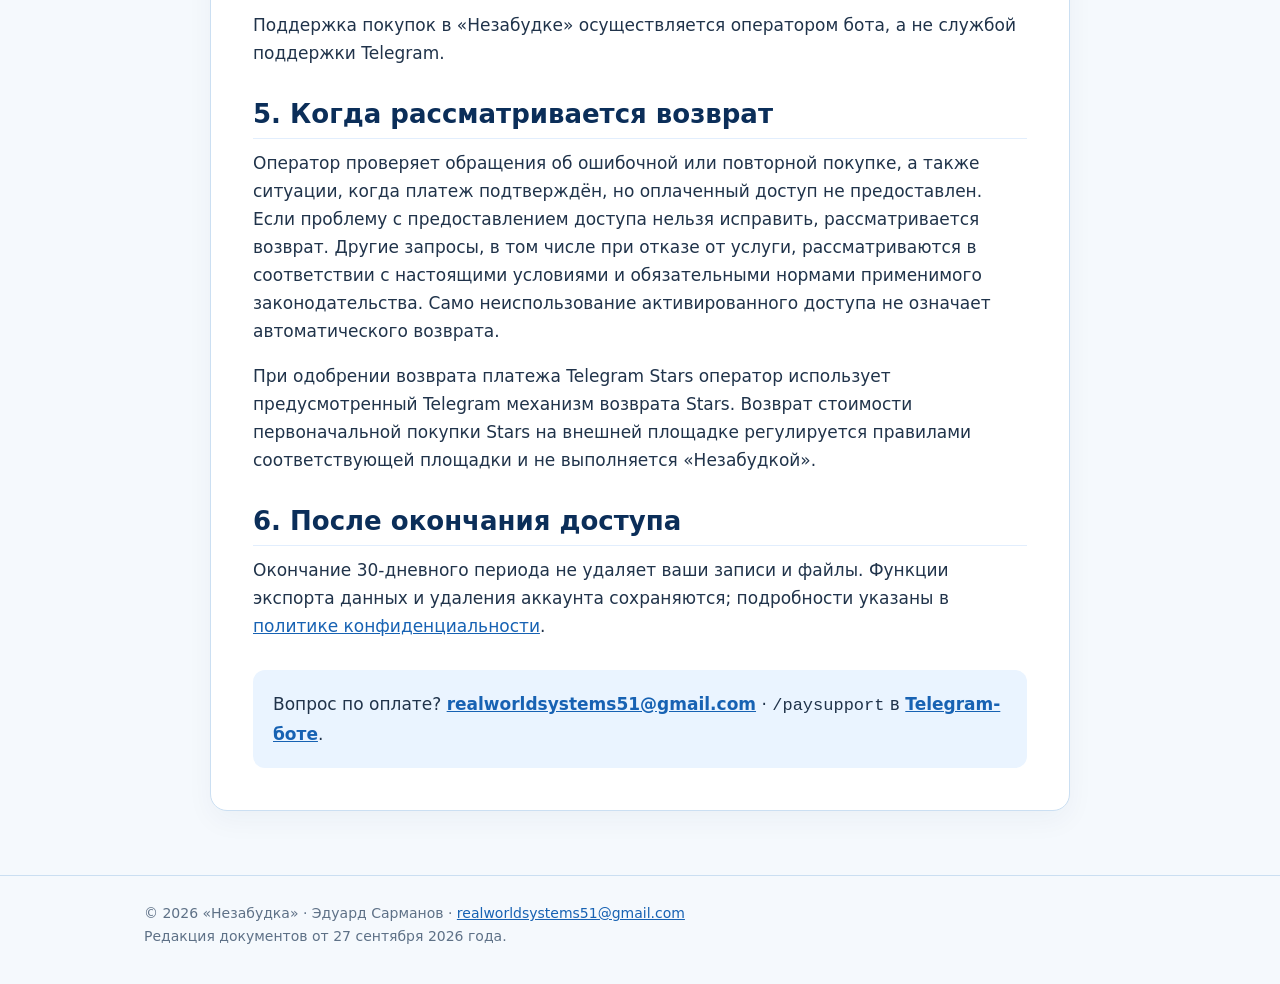
==== commit b1a95858: "docs: publish final public policies and remove draft notices" ====
--- a/payments.html
+++ b/payments.html
@@ -1,14 +1,35 @@
 <!doctype html>
 <html lang="ru">
 <head>
-<meta charset="utf-8"><meta name="viewport" content="width=device-width,initial-scale=1">
-<meta name="robots" content="noindex,nofollow"><meta name="description" content="Проекты документов сервиса Незабудка. До публикации требуется юридическое согласование.">
-<title>Оплата и возвраты — Незабудка (черновик)</title>
+<meta charset="utf-8">
+<meta name="viewport" content="width=device-width,initial-scale=1">
+<meta name="robots" content="index,follow">
+<meta name="description" content="Порядок оплаты доступа к «Незабудке» в Telegram Stars, условия бесплатного периода, платежная поддержка и возвраты.">
+<title>Оплата и возвраты — Незабудка</title>
 <link rel="stylesheet" href="style.css">
 </head>
 <body>
 <header class="top"><div class="wrap"><a class="brand" href="index.html"><img src="assets/nezabudka-logo.svg" alt="Цветок Незабудки" width="42" height="42"><span class="brandname">Незабудка<small>Документы сервиса</small></span></a><nav class="nav" aria-label="Разделы"><a href="index.html">Главная</a><a href="privacy.html">Конфиденциальность</a><a href="terms.html">Соглашение</a><a href="payments.html" class="active" aria-current="page">Оплата и возвраты</a></nav></div></header>
-<div class="hero"><div class="wrap"><div class="eyebrow">Незабудка · документы</div><h1>Оплата и возвраты</h1><p>Пробный период, будущая оплата Telegram Stars и порядок обращения в поддержку.</p><img class="hero-flower" src="assets/nezabudka-logo.svg" alt="" aria-hidden="true"></div></div>
-<main class="main wrap legal-page"><section class="panel legal"><h2>1. Пробный период и подписка</h2><p>Для знакомства с сервисом предусмотрен <strong>15-дневный бесплатный период</strong>. Планируемая платная подписка — <strong>30 дней</strong> за отдельную покупку, без автоматического продления или повторного списания.</p><h2>2. Способ оплаты</h2><p>Цифровая подписка внутри Telegram планируется к продаже через <strong>Telegram Stars (XTR)</strong>. Способ оплаты ещё не подключён, а точная цена в Stars не определена. Стоимость будет отображаться до подтверждения покупки.</p><h2>3. Начало оплаченного периода</h2><p>После подключения оплаты доступ будет выдаваться на основании подтверждённого платежа Telegram. Если оплата произошла, но доступ не активировался, пользователь сможет обратиться в поддержку для проверки операции.</p><h2>4. Поддержка платежей</h2><p>Оператор: Эдуард Сарманов, Республика Корея. Обращения по оплате и доступу: <a href="mailto:realworldsystems51@gmail.com">realworldsystems51@gmail.com</a>. До запуска предусмотрено внедрение и проверка команды <code>/paysupport</code>.</p><p>Для поиска операции укажите дату покупки и описание проблемы. Не присылайте пароли, коды входа и реквизиты карты.</p><h2>5. Возврат средств</h2><p>Оператор рассматривает обращения о повторной или ошибочной оплате, а также случаи, когда оплата прошла, но доступ не предоставлен. Иные запросы на возврат рассматриваются с учётом обязательных прав потребителя по применимому законодательству Республики Корея. Если возврат платежа Telegram Stars согласован и технически доступен, он будет выполняться предусмотренным Telegram способом.</p><p>Покупка самих Stars у соответствующей платформы и покупка доступа к «Незабудке» за Stars — разные операции и могут регулироваться разными правилами.</p><h2>6. После окончания подписки</h2><p>Окончание платного периода само по себе не удаляет пользовательские записи. Экспорт данных и удаление аккаунта сохраняются в соответствии с <a href="privacy.html">политикой конфиденциальности</a>.</p><div class="status-card"><strong>До первой продажи определить:</strong><ul><li>Точную цену в Stars, момент начала и правила продления оплаченного периода.</li><li>Юридически обязательные сроки и подробный порядок полного или частичного возврата, включая ошибочные и повторные платежи.</li><li>Поддержку <code>/paysupport</code>, обработку подтверждений платежа и возврат Stars.</li><li>Юридические условия продажи и обязательные требования корейского законодательства.</li></ul></div><div class="read-next">Контакт по вопросам оплаты: <a href="mailto:realworldsystems51@gmail.com">realworldsystems51@gmail.com</a></div></section></main>
-<footer class="foot"><div class="wrap">© «Незабудка» · Эдуард Сарманов · <a href="mailto:realworldsystems51@gmail.com">realworldsystems51@gmail.com</a><br>Черновики документов: до публичного запуска необходима проверка фактических процессов, условий оплаты и применимого права.</div></footer>
-</body></html>+<div class="hero"><div class="wrap"><div class="eyebrow">Незабудка · документы</div><h1>Оплата и возвраты</h1><p>Прозрачные условия покупки доступа и помощь, если с оплатой возникла проблема.</p><img class="hero-flower" src="assets/nezabudka-logo.svg" alt="" aria-hidden="true"></div></div>
+<main class="main wrap legal-page"><section class="panel legal">
+<div class="doc-info"><b>Оператор</b><span>Эдуард Сарманов, физическое лицо, Республика Корея</span><b>Контакт по платежам</b><span><a href="mailto:realworldsystems51@gmail.com">realworldsystems51@gmail.com</a> · <code>/paysupport</code> в боте</span><b>Действует с</b><span>27 сентября 2026 года</span></div>
+<h2>1. Пробный период и продолжительность доступа</h2>
+<p>При первом использовании «Незабудки» предоставляются <strong>15 дней бесплатно</strong>. Платная покупка даёт <strong>30 дней доступа</strong>. Автоматического продления нет: каждый следующий период пользователь оплачивает самостоятельно, если решает продолжить использование сервиса.</p>
+<h2>2. Цена и способ оплаты</h2>
+<p>Цифровой доступ внутри Telegram оплачивается только <strong>Telegram Stars (XTR)</strong>. Точное количество Stars и предмет покупки отображаются в счёте Telegram до его подтверждения; оплата не производится без действия пользователя. Если в боте отсутствует возможность оформить покупку, списаний за доступ не происходит.</p>
+<p>Покупка Stars у Telegram, магазина приложений или иной доступной площадки и покупка доступа к «Незабудке» за Stars — разные операции. Стоимость приобретения Stars вне бота может различаться; «Незабудка» не принимает прямые банковские переводы за цифровой доступ.</p>
+<h2>3. Подтверждение покупки</h2>
+<p>Бот предоставит оплаченный доступ после получения подтверждения успешного платежа от Telegram. Каждая подтверждённая операция учитывается по уникальному идентификатору, чтобы одно и то же подтверждение не выдавало доступ повторно. Если Stars списаны, но доступ не появился, обратитесь в поддержку: повторно платить для устранения ошибки не нужно.</p>
+<h2>4. Как обратиться по вопросу оплаты</h2>
+<p>Откройте в боте команду <code>/paysupport</code> или напишите на <a href="mailto:realworldsystems51@gmail.com">realworldsystems51@gmail.com</a>. Укажите дату покупки, Telegram-аккаунт, с которого производилась оплата, и кратко опишите проблему. При наличии можно приложить квитанцию Telegram, скрыв лишние личные данные. Никогда не отправляйте пароли, коды входа и реквизиты банковской карты.</p>
+<p>Поддержка покупок в «Незабудке» осуществляется оператором бота, а не службой поддержки Telegram.</p>
+<h2>5. Когда рассматривается возврат</h2>
+<p>Оператор проверяет обращения об ошибочной или повторной покупке, а также ситуации, когда платеж подтверждён, но оплаченный доступ не предоставлен. Если проблему с предоставлением доступа нельзя исправить, рассматривается возврат. Другие запросы, в том числе при отказе от услуги, рассматриваются в соответствии с настоящими условиями и обязательными нормами применимого законодательства. Само неиспользование активированного доступа не означает автоматического возврата.</p>
+<p>При одобрении возврата платежа Telegram Stars оператор использует предусмотренный Telegram механизм возврата Stars. Возврат стоимости первоначальной покупки Stars на внешней площадке регулируется правилами соответствующей площадки и не выполняется «Незабудкой».</p>
+<h2>6. После окончания доступа</h2>
+<p>Окончание 30-дневного периода не удаляет ваши записи и файлы. Функции экспорта данных и удаления аккаунта сохраняются; подробности указаны в <a href="privacy.html">политике конфиденциальности</a>.</p>
+<div class="read-next">Вопрос по оплате? <a href="mailto:realworldsystems51@gmail.com">realworldsystems51@gmail.com</a> · <code>/paysupport</code> в <a href="https://t.me/NezabudkaMemoryBot" target="_blank" rel="noopener noreferrer">Telegram-боте</a>.</div>
+</section></main>
+<footer class="foot"><div class="wrap">© 2026 «Незабудка» · Эдуард Сарманов · <a href="mailto:realworldsystems51@gmail.com">realworldsystems51@gmail.com</a><br>Редакция документов от 27 сентября 2026 года.</div></footer>
+</body>
+</html>
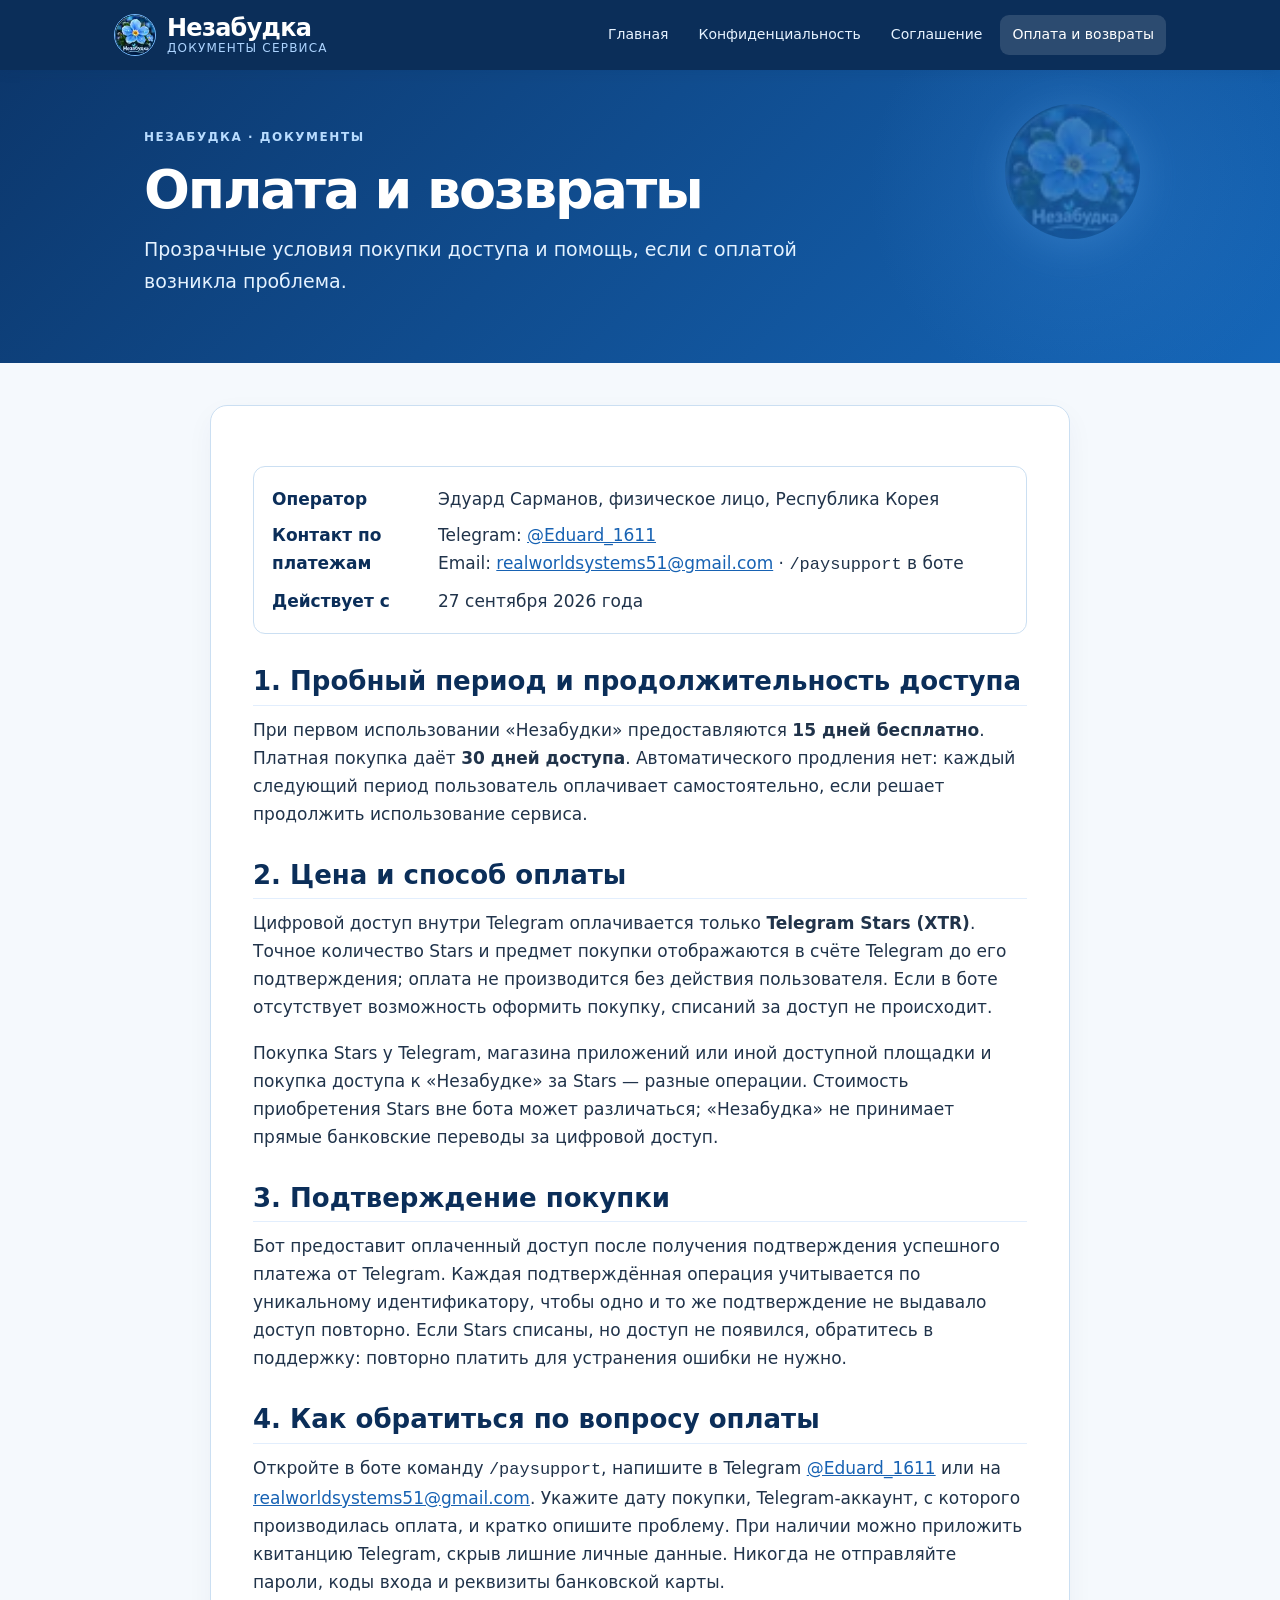
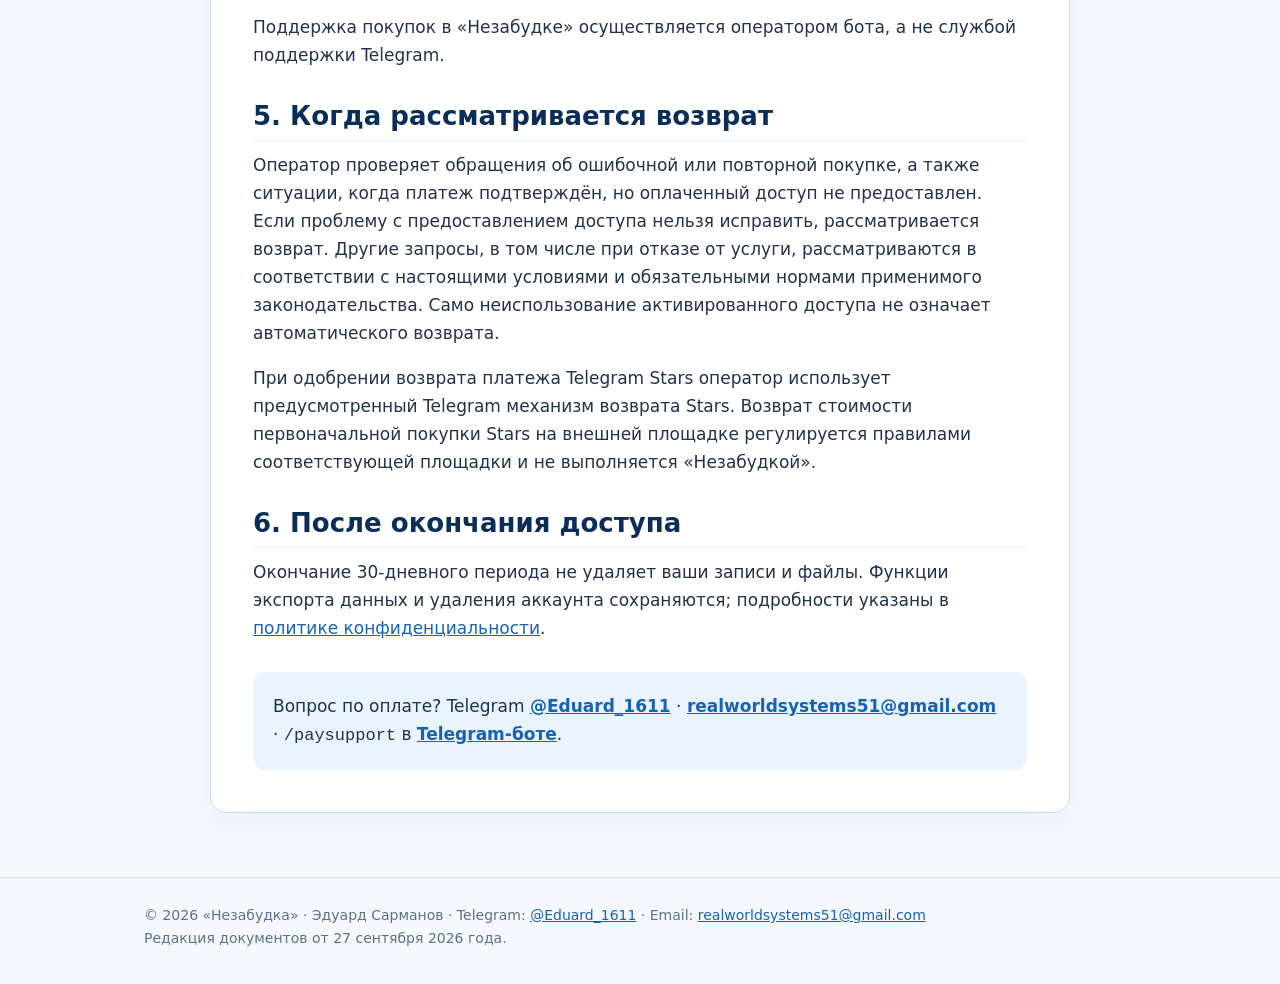
==== commit a7e5e420: "docs: add Telegram support contact to payments.html" ====
--- a/payments.html
+++ b/payments.html
@@ -12,7 +12,7 @@
 <header class="top"><div class="wrap"><a class="brand" href="index.html"><img src="assets/nezabudka-logo.svg" alt="Цветок Незабудки" width="42" height="42"><span class="brandname">Незабудка<small>Документы сервиса</small></span></a><nav class="nav" aria-label="Разделы"><a href="index.html">Главная</a><a href="privacy.html">Конфиденциальность</a><a href="terms.html">Соглашение</a><a href="payments.html" class="active" aria-current="page">Оплата и возвраты</a></nav></div></header>
 <div class="hero"><div class="wrap"><div class="eyebrow">Незабудка · документы</div><h1>Оплата и возвраты</h1><p>Прозрачные условия покупки доступа и помощь, если с оплатой возникла проблема.</p><img class="hero-flower" src="assets/nezabudka-logo.svg" alt="" aria-hidden="true"></div></div>
 <main class="main wrap legal-page"><section class="panel legal">
-<div class="doc-info"><b>Оператор</b><span>Эдуард Сарманов, физическое лицо, Республика Корея</span><b>Контакт по платежам</b><span><a href="mailto:realworldsystems51@gmail.com">realworldsystems51@gmail.com</a> · <code>/paysupport</code> в боте</span><b>Действует с</b><span>27 сентября 2026 года</span></div>
+<div class="doc-info"><b>Оператор</b><span>Эдуард Сарманов, физическое лицо, Республика Корея</span><b>Контакт по платежам</b><span>Telegram: <a href="https://t.me/Eduard_1611" target="_blank" rel="noopener noreferrer">@Eduard_1611</a><br>Email: <a href="mailto:realworldsystems51@gmail.com">realworldsystems51@gmail.com</a> · <code>/paysupport</code> в боте</span><b>Действует с</b><span>27 сентября 2026 года</span></div>
 <h2>1. Пробный период и продолжительность доступа</h2>
 <p>При первом использовании «Незабудки» предоставляются <strong>15 дней бесплатно</strong>. Платная покупка даёт <strong>30 дней доступа</strong>. Автоматического продления нет: каждый следующий период пользователь оплачивает самостоятельно, если решает продолжить использование сервиса.</p>
 <h2>2. Цена и способ оплаты</h2>
@@ -21,15 +21,15 @@
 <h2>3. Подтверждение покупки</h2>
 <p>Бот предоставит оплаченный доступ после получения подтверждения успешного платежа от Telegram. Каждая подтверждённая операция учитывается по уникальному идентификатору, чтобы одно и то же подтверждение не выдавало доступ повторно. Если Stars списаны, но доступ не появился, обратитесь в поддержку: повторно платить для устранения ошибки не нужно.</p>
 <h2>4. Как обратиться по вопросу оплаты</h2>
-<p>Откройте в боте команду <code>/paysupport</code> или напишите на <a href="mailto:realworldsystems51@gmail.com">realworldsystems51@gmail.com</a>. Укажите дату покупки, Telegram-аккаунт, с которого производилась оплата, и кратко опишите проблему. При наличии можно приложить квитанцию Telegram, скрыв лишние личные данные. Никогда не отправляйте пароли, коды входа и реквизиты банковской карты.</p>
+<p>Откройте в боте команду <code>/paysupport</code>, напишите в Telegram <a href="https://t.me/Eduard_1611" target="_blank" rel="noopener noreferrer">@Eduard_1611</a> или на <a href="mailto:realworldsystems51@gmail.com">realworldsystems51@gmail.com</a>. Укажите дату покупки, Telegram-аккаунт, с которого производилась оплата, и кратко опишите проблему. При наличии можно приложить квитанцию Telegram, скрыв лишние личные данные. Никогда не отправляйте пароли, коды входа и реквизиты банковской карты.</p>
 <p>Поддержка покупок в «Незабудке» осуществляется оператором бота, а не службой поддержки Telegram.</p>
 <h2>5. Когда рассматривается возврат</h2>
 <p>Оператор проверяет обращения об ошибочной или повторной покупке, а также ситуации, когда платеж подтверждён, но оплаченный доступ не предоставлен. Если проблему с предоставлением доступа нельзя исправить, рассматривается возврат. Другие запросы, в том числе при отказе от услуги, рассматриваются в соответствии с настоящими условиями и обязательными нормами применимого законодательства. Само неиспользование активированного доступа не означает автоматического возврата.</p>
 <p>При одобрении возврата платежа Telegram Stars оператор использует предусмотренный Telegram механизм возврата Stars. Возврат стоимости первоначальной покупки Stars на внешней площадке регулируется правилами соответствующей площадки и не выполняется «Незабудкой».</p>
 <h2>6. После окончания доступа</h2>
 <p>Окончание 30-дневного периода не удаляет ваши записи и файлы. Функции экспорта данных и удаления аккаунта сохраняются; подробности указаны в <a href="privacy.html">политике конфиденциальности</a>.</p>
-<div class="read-next">Вопрос по оплате? <a href="mailto:realworldsystems51@gmail.com">realworldsystems51@gmail.com</a> · <code>/paysupport</code> в <a href="https://t.me/NezabudkaMemoryBot" target="_blank" rel="noopener noreferrer">Telegram-боте</a>.</div>
+<div class="read-next">Вопрос по оплате? Telegram <a href="https://t.me/Eduard_1611" target="_blank" rel="noopener noreferrer">@Eduard_1611</a> · <a href="mailto:realworldsystems51@gmail.com">realworldsystems51@gmail.com</a> · <code>/paysupport</code> в <a href="https://t.me/NezabudkaMemoryBot" target="_blank" rel="noopener noreferrer">Telegram-боте</a>.</div>
 </section></main>
-<footer class="foot"><div class="wrap">© 2026 «Незабудка» · Эдуард Сарманов · <a href="mailto:realworldsystems51@gmail.com">realworldsystems51@gmail.com</a><br>Редакция документов от 27 сентября 2026 года.</div></footer>
+<footer class="foot"><div class="wrap">© 2026 «Незабудка» · Эдуард Сарманов · Telegram: <a href="https://t.me/Eduard_1611" target="_blank" rel="noopener noreferrer">@Eduard_1611</a> · Email: <a href="mailto:realworldsystems51@gmail.com">realworldsystems51@gmail.com</a><br>Редакция документов от 27 сентября 2026 года.</div></footer>
 </body>
 </html>
